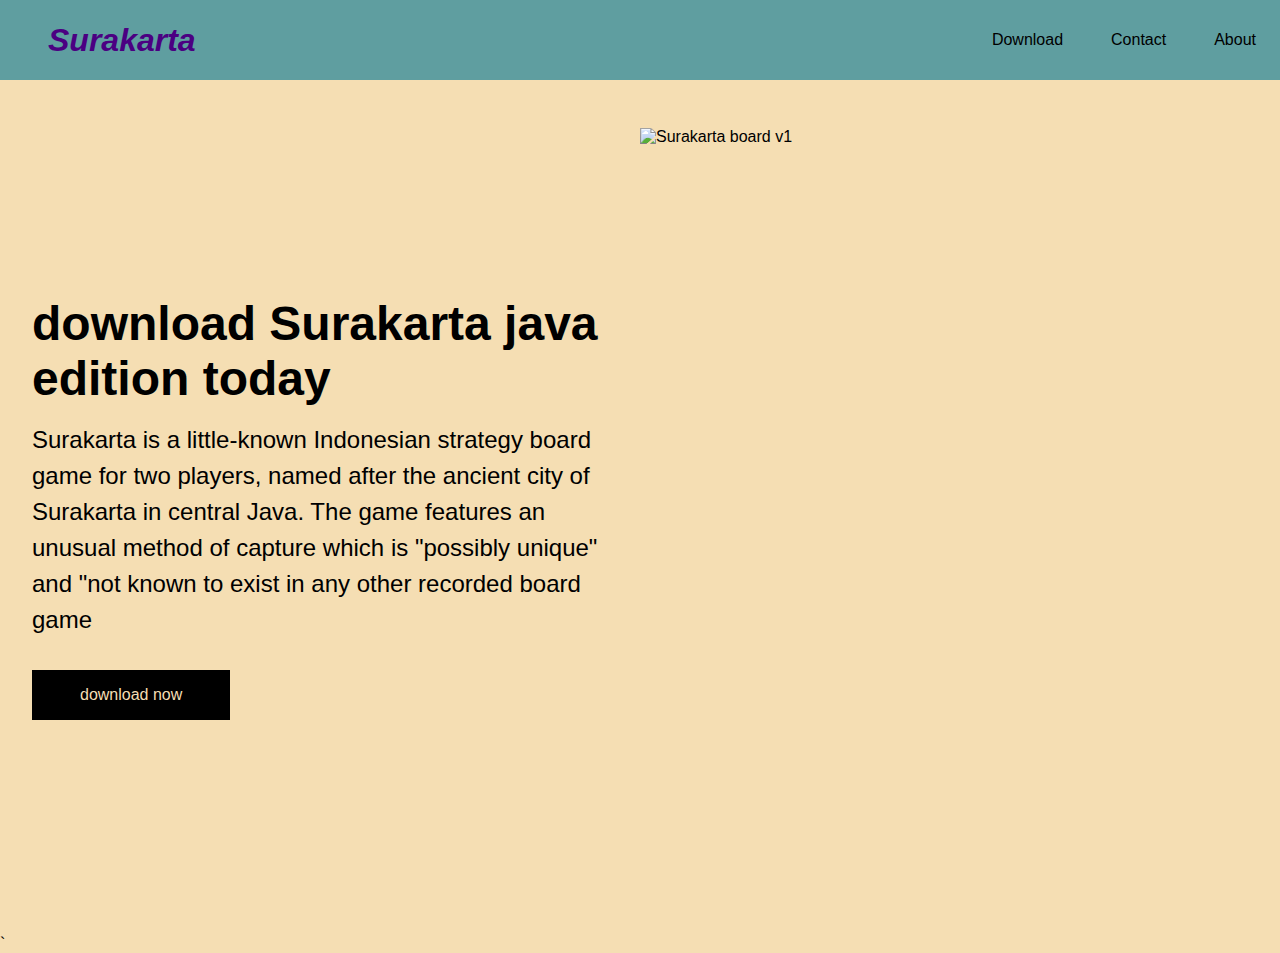
==== index.html @ 46d9066b "website" ====
<!DOCTYPE html>
<html lang="en">
<head>
    <meta charset="UTF-8">
    <meta name="viewport" content="width=device-width, initial-scale=1.0" />
    <link rel="stylesheet" href="index.css">

    <title>Surakarta</title>
</head>
<body>
<nav class="nav">
<button class="logo">Surakarta</button>
    <ul class="nav">
        <li class="nav-item">
            <a href="#">Download</a>
        </li>
        <li class="nav-item">
        <a href="#">Contact</a>
    </li>
        <li class="nav-item">
            <a href="#">About</a>
        </li>
    </ul>
</nav>
<section class="main text">
    <div class="main-container">
        <div class="column-left">
            <h1>download Surakarta java edition today</h1>
             <p> Surakarta is a little-known Indonesian strategy board game for two players, named after the ancient city of Surakarta in central Java. The game features an unusual method of capture which is "possibly unique" and "not known to exist in any other recorded board game</p>
            <button class="DOWNLOAD-BUTTON"> download now </button>
        </div>
        <div class="right-column">
            <img src="html/images/il_794xN.4156672383_lcog.png"
                 alt="Surakarta board v1" class="surakarta-image">
        </div>
    </div>`
</section>


</body>
</html>
---- index.css ----
* {
    box-sizing: border-box;
    margin: 0;
    padding: 0;
    font-family: "Lucida Sans Unicode", "Lucida Grande", "Lucida sans",arial,sans-serif;

}

nav{
    height: 80px;
    background: cadetblue;
    display: flex;
    justify-content: space-between;
    padding: 0rem calc((100vw - 1300px) / 2)
}
.nav-item{list-style: none;
    background: cadetblue;
    justify-content: flex-start;
    width: 100%;
    text-decoration: none;

}

ul{display: flex;
    flex-direction: row;
    flex-wrap: nowrap;
    align-content: center;
    justify-content: center;
    align-items: center;}

.logo{ color: black;
    font-size: 1.5rem;
    font-weight:bold;
    font-style: italic;
    padding: 0 2rem;

}
.logo{
    padding: 1rem 3rem;
    font-size: 2rem;
    border: none;
    color: wheat;
    background: cadetblue;
    cursor: pointer;

}
.logo:hover{
    background:cadetblue;
    color: indigo;
}
nav a{
    text-decoration:none;
    color: black;
    padding: 0 1.5rem;

}
nav a:hover{
    color: white
}

.main{background:wheat}

.main-container{
    display:grid;
    grid-template-columns: 1fr 1fr;
    height: 95vh;
    padding: 3rem calc((100vw - 1300px) / 2)

}
.column-left{
    display: flex;
    flex-direction: column;
    justify-content: center;
    align-items: flex-start;
    color: black;
    padding: 0rem 2rem;

}

.column-left h1{
    margin-bottom: 1rem;
    font-size: 3rem;

}
.column-left p {
    margin-bottom: 2rem;
    font-size: 1.5rem;
    line-height: 1.5;
}
.DOWNLOAD-BUTTON{
    padding: 1rem 3rem;
    font-size: 1rem;
    border: none;
    color: wheat;
    background: black;
    cursor: pointer;

}

.DOWNLOAD-BUTTON:hover{
    background:black;
    color: indigo;
}

.right{
    display: flex;
    justify-content: center;
    padding: 0rem 2rem;
}

.main-image{
    width:100%;
    height:100%;
}

.p {
    position: relative;
    animation: float 3s ease-in-out infinite;
}
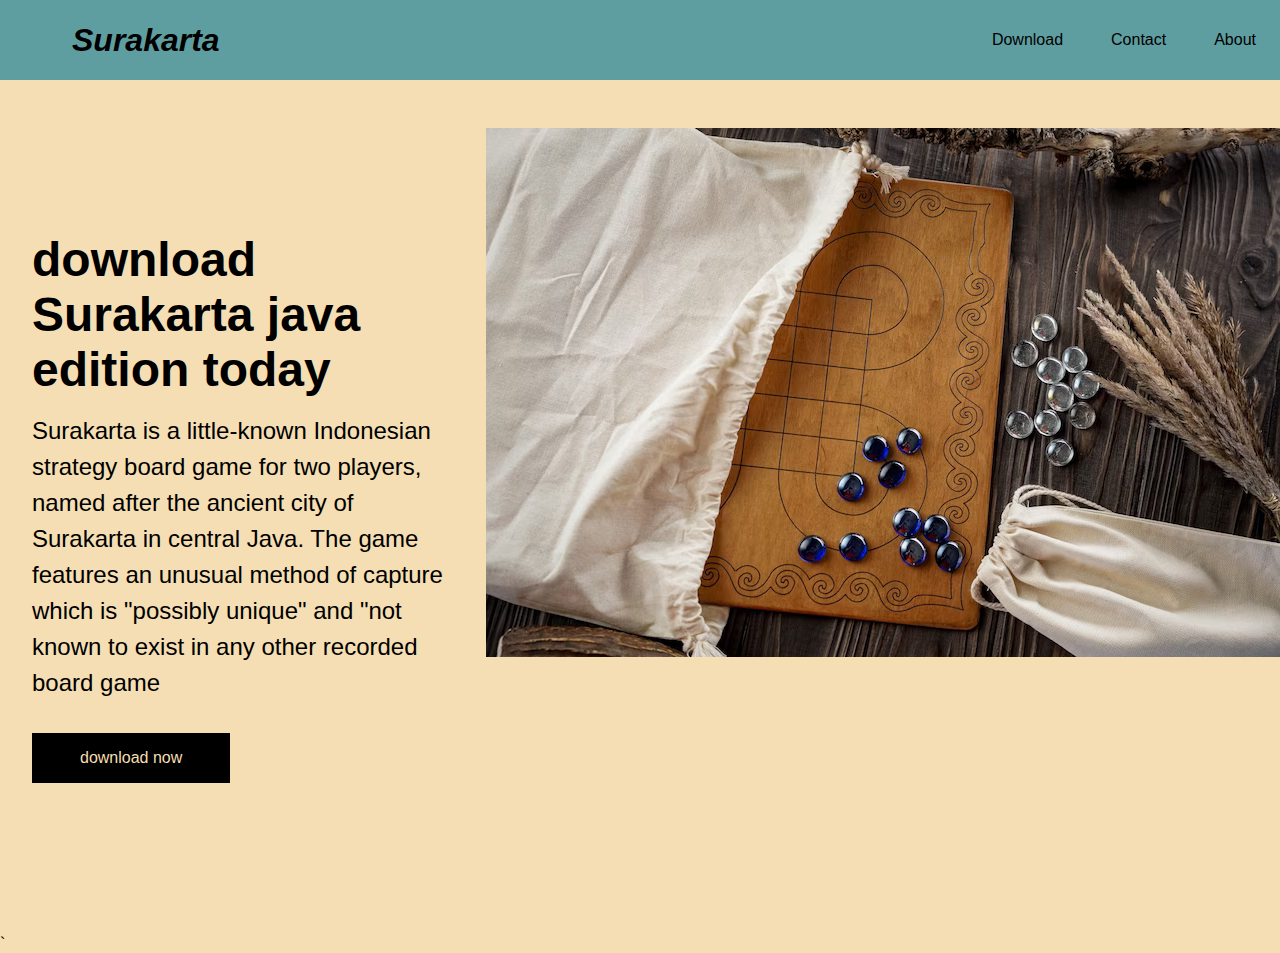
==== commit dad934b9: "Merge branch 'websitee' into 'main'" ====
--- a/index.html
+++ b/index.html
@@ -3,22 +3,22 @@
 <head>
     <meta charset="UTF-8">
     <meta name="viewport" content="width=device-width, initial-scale=1.0" />
-    <link rel="stylesheet" href="index.css">
+    <link rel="stylesheet" href="html/css/index.css">
 
     <title>Surakarta</title>
 </head>
 <body>
 <nav class="nav">
-<button class="logo">Surakarta</button>
+<button class="logo"><a style="text-decoration: none" href="index.html">Surakarta</a></button>
     <ul class="nav">
         <li class="nav-item">
-            <a href="#">Download</a>
+            <a href="html/download.html">Download</a>
         </li>
         <li class="nav-item">
         <a href="#">Contact</a>
     </li>
         <li class="nav-item">
-            <a href="#">About</a>
+            <a href="html/about.html">About</a>
         </li>
     </ul>
 </nav>
@@ -30,7 +30,7 @@
             <button class="DOWNLOAD-BUTTON"> download now </button>
         </div>
         <div class="right-column">
-            <img src="html/images/il_794xN.4156672383_lcog.png"
+            <img src="html/images/index-img.png"
                  alt="Surakarta board v1" class="surakarta-image">
         </div>
     </div>`
--- a/html/css/index.css
+++ b/html/css/index.css
@@ -0,0 +1,120 @@
+* {
+    box-sizing: border-box;
+    margin: 0;
+    padding: 0;
+    font-family: "Lucida Sans Unicode", "Lucida Grande", "Lucida sans",arial,sans-serif;
+
+}
+
+nav{
+    height: 80px;
+    background: cadetblue;
+    display: flex;
+    justify-content: space-between;
+    padding: 0rem calc((100vw - 1300px) / 2)
+}
+.nav-item{list-style: none;
+    background: cadetblue;
+    justify-content: flex-start;
+    width: 100%;
+    text-decoration: none;
+
+}
+
+ul{display: flex;
+    flex-direction: row;
+    flex-wrap: nowrap;
+    align-content: center;
+    justify-content: center;
+    align-items: center;}
+
+.logo{ color: black;
+    font-size: 1.5rem;
+    font-weight:bold;
+    font-style: italic;
+    padding: 0 2rem;
+
+}
+.logo{
+    padding: 1rem 3rem;
+    font-size: 2rem;
+    border: none;
+    color: wheat;
+    background: cadetblue;
+    cursor: pointer;
+
+}
+.logo:hover{
+    background:cadetblue;
+    color: indigo;
+}
+nav a{
+    text-decoration:none;
+    color: black;
+    padding: 0 1.5rem;
+
+}
+nav a:hover{
+    color: white
+}
+
+.main{background:wheat}
+
+.main-container{
+    display:grid;
+    grid-template-columns: 1fr 1fr;
+    height: 95vh;
+    padding: 3rem calc((100vw - 1300px) / 2)
+
+}
+.column-left{
+    display: flex;
+    flex-direction: column;
+    justify-content: center;
+    align-items: flex-start;
+    color: black;
+    padding: 0rem 2rem;
+
+}
+
+.column-left h1{
+    margin-bottom: 1rem;
+    font-size: 3rem;
+
+}
+.column-left p {
+    margin-bottom: 2rem;
+    font-size: 1.5rem;
+    line-height: 1.5;
+}
+.DOWNLOAD-BUTTON{
+    padding: 1rem 3rem;
+    font-size: 1rem;
+    border: none;
+    color: wheat;
+    background: black;
+    cursor: pointer;
+
+}
+
+.DOWNLOAD-BUTTON:hover{
+    background:black;
+    color: indigo;
+}
+
+.right{
+    display: flex;
+    justify-content: center;
+    padding: 0rem 2rem;
+}
+
+.main-image{
+    width:100%;
+    height:100%;
+}
+
+.p {
+    position: relative;
+    animation: float 3s ease-in-out infinite;
+}
+
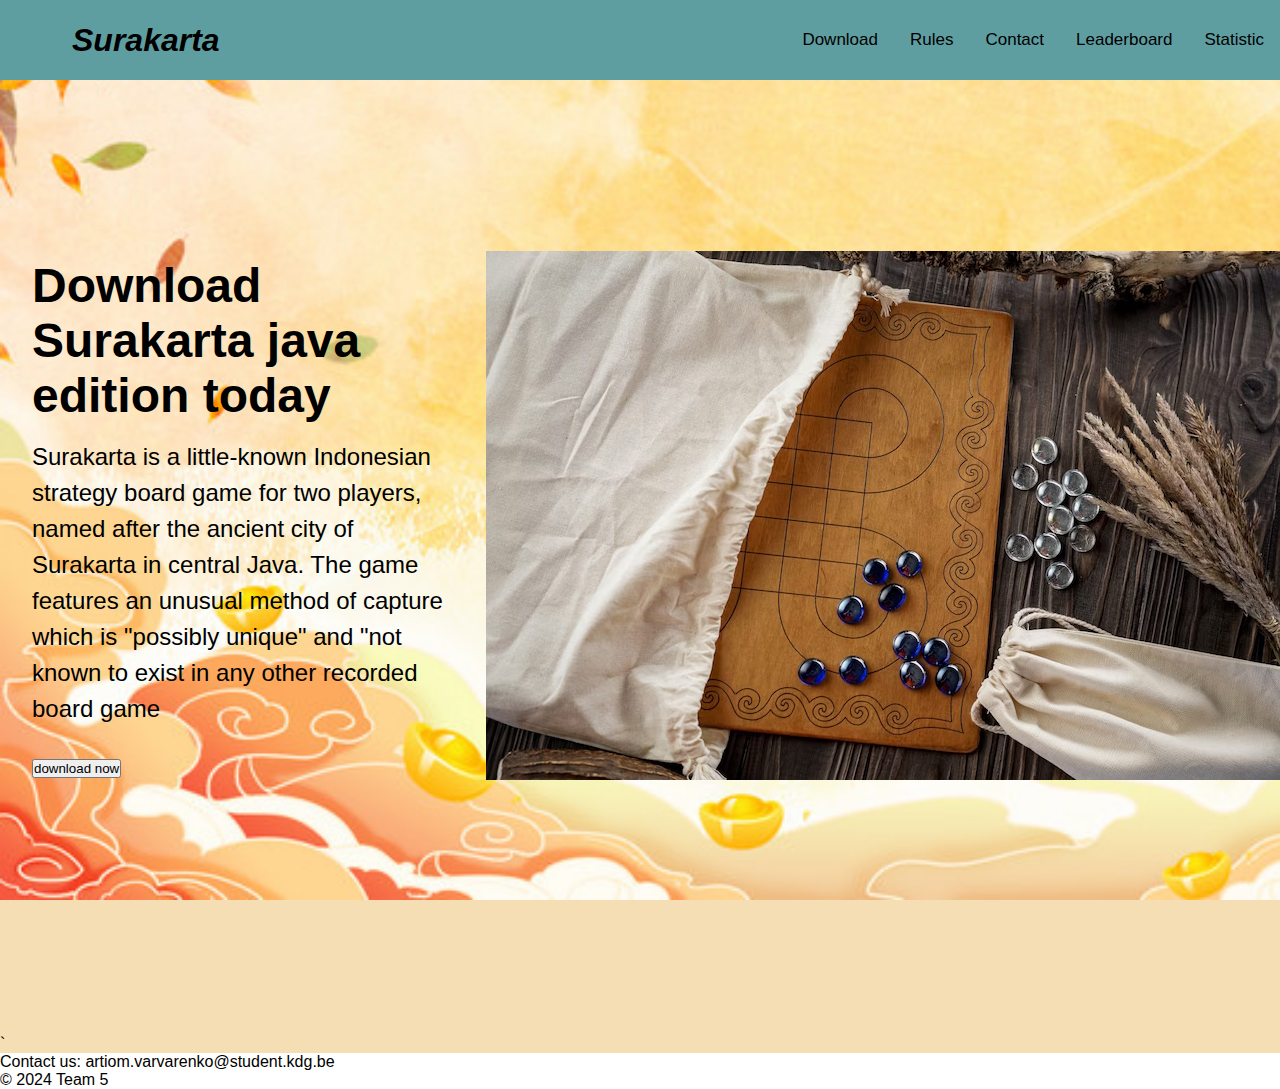
==== commit 287ddebb: "Hover for nav, roles added" ====
--- a/index.html
+++ b/index.html
@@ -3,39 +3,47 @@
 <head>
     <meta charset="UTF-8">
     <meta name="viewport" content="width=device-width, initial-scale=1.0" />
-    <link rel="stylesheet" href="html/css/index.css">
+    <link rel="stylesheet" href="css/index.css">
 
     <title>Surakarta</title>
 </head>
 <body>
 <nav class="nav">
-<button class="logo"><a style="text-decoration: none" href="index.html">Surakarta</a></button>
+    <button class="logo"><a style="text-decoration: none" href="index.html">Surakarta</a></button>
     <ul class="nav">
         <li class="nav-item">
             <a href="html/download.html">Download</a>
         </li>
         <li class="nav-item">
-        <a href="#">Contact</a>
-    </li>
+            <a href="html/rules.html">Rules</a>
+        </li>
         <li class="nav-item">
-            <a href="html/about.html">About</a>
+            <a href="html/contact.html">Contact</a>
+        </li>
+        <li class="nav-item">
+            <a href="html/leaderboard.html">Leaderboard</a>
+        </li>
+        <li class="nav-item">
+            <a href="html/statistics.html">Statistic</a>
         </li>
     </ul>
 </nav>
 <section class="main text">
     <div class="main-container">
         <div class="column-left">
-            <h1>download Surakarta java edition today</h1>
+            <h1>Download Surakarta java edition today</h1>
              <p> Surakarta is a little-known Indonesian strategy board game for two players, named after the ancient city of Surakarta in central Java. The game features an unusual method of capture which is "possibly unique" and "not known to exist in any other recorded board game</p>
-            <button class="DOWNLOAD-BUTTON"> download now </button>
+            <a href="mailto: artiom.varvarenko@student.kdg.be"><button class="download_button"> download now </button></a>
         </div>
         <div class="right-column">
-            <img src="html/images/index-img.png"
+            <img src="img/index-img.png"
                  alt="Surakarta board v1" class="surakarta-image">
         </div>
     </div>`
 </section>
-
-
+<footer class="transparent-footer">
+    <p>Contact us: artiom.varvarenko@student.kdg.be</p>
+    <p>© 2024 Team 5</p>
+</footer>
 </body>
-</html>+</html>
--- a/css/index.css
+++ b/css/index.css
@@ -0,0 +1,162 @@
+* {
+    box-sizing: border-box;
+    margin: 0;
+    padding: 0;
+    font-family: "Lucida Sans Unicode", "Lucida Grande", "Lucida sans",arial,sans-serif;
+
+}
+
+.main-container{
+    display: grid;
+    place-content: center;
+    min-height: 115vh;
+    background-attachment: fixed;
+    background-image: url("../img/index_bg.jpg");
+    background-repeat: no-repeat;
+    background-size: cover;
+}
+
+nav {
+    position: fixed;
+    top: 0;
+    bottom: 0;
+    width: 100%;
+    height: 80px;
+    background: cadetblue;
+    display: flex;
+    justify-content: space-between;
+    padding: 0 calc((100vw - 1300px) / 2);
+}
+
+.nav-item{list-style: none;
+    background: cadetblue;
+    justify-content: flex-start;
+    width: 100%;
+    text-decoration: none;
+}
+
+.nav-item a {
+    float: left;
+    color: #000;
+    text-align: center;
+    padding: 14px 16px;
+    text-decoration: none;
+    font-size: 17px;
+    position: relative;
+}
+
+
+.nav-item a::before {
+    content: "";
+    position: absolute;
+    width: 100%;
+    height: 2px;
+    bottom: 0;
+    left: 0;
+    background-color: white;
+    visibility: hidden;
+    transform: scaleX(0);
+    transition: all 0.3s ease-in-out 0s;
+}
+
+.nav-item a:hover::before {
+    visibility: visible;
+    transform: scaleX(1);
+}
+
+ul{display: flex;
+    flex-direction: row;
+    flex-wrap: nowrap;
+    align-content: center;
+    justify-content: center;
+    align-items: center;}
+
+.logo{ color: black;
+    font-size: 1.5rem;
+    font-weight:bold;
+    font-style: italic;
+    padding: 0 2rem;
+
+}
+.logo{
+    padding: 1rem 3rem;
+    font-size: 2rem;
+    border: none;
+    color: wheat;
+    background: cadetblue;
+    cursor: pointer;
+
+}
+.logo:hover{
+    background:cadetblue;
+    color: indigo;
+}
+nav a{
+    text-decoration:none;
+    color: black;
+    padding: 0 1.5rem;
+
+}
+nav a:hover{
+    color: white
+}
+
+.main{background:wheat}
+
+.main-container{
+    display:grid;
+    grid-template-columns: 1fr 1fr;
+    height: 95vh;
+    padding: 3rem calc((100vw - 1300px) / 2)
+
+}
+.column-left{
+    display: flex;
+    flex-direction: column;
+    justify-content: center;
+    align-items: flex-start;
+    color: black;
+    padding: 0rem 2rem;
+}
+
+.column-left h1{
+    margin-bottom: 1rem;
+    font-size: 3rem;
+
+}
+.column-left p {
+    margin-bottom: 2rem;
+    font-size: 1.5rem;
+    line-height: 1.5;
+}
+.DOWNLOAD-BUTTON{
+    padding: 1rem 3rem;
+    font-size: 1rem;
+    border: none;
+    color: wheat;
+    background: black;
+    cursor: pointer;
+
+}
+
+.DOWNLOAD-BUTTON:hover{
+    background:black;
+    color: indigo;
+}
+
+.right{
+    display: flex;
+    justify-content: center;
+    padding: 0rem 2rem;
+}
+
+.main-image{
+    width:100%;
+    height:100%;
+}
+
+.p {
+    position: relative;
+    animation: float 3s ease-in-out infinite;
+}
+
